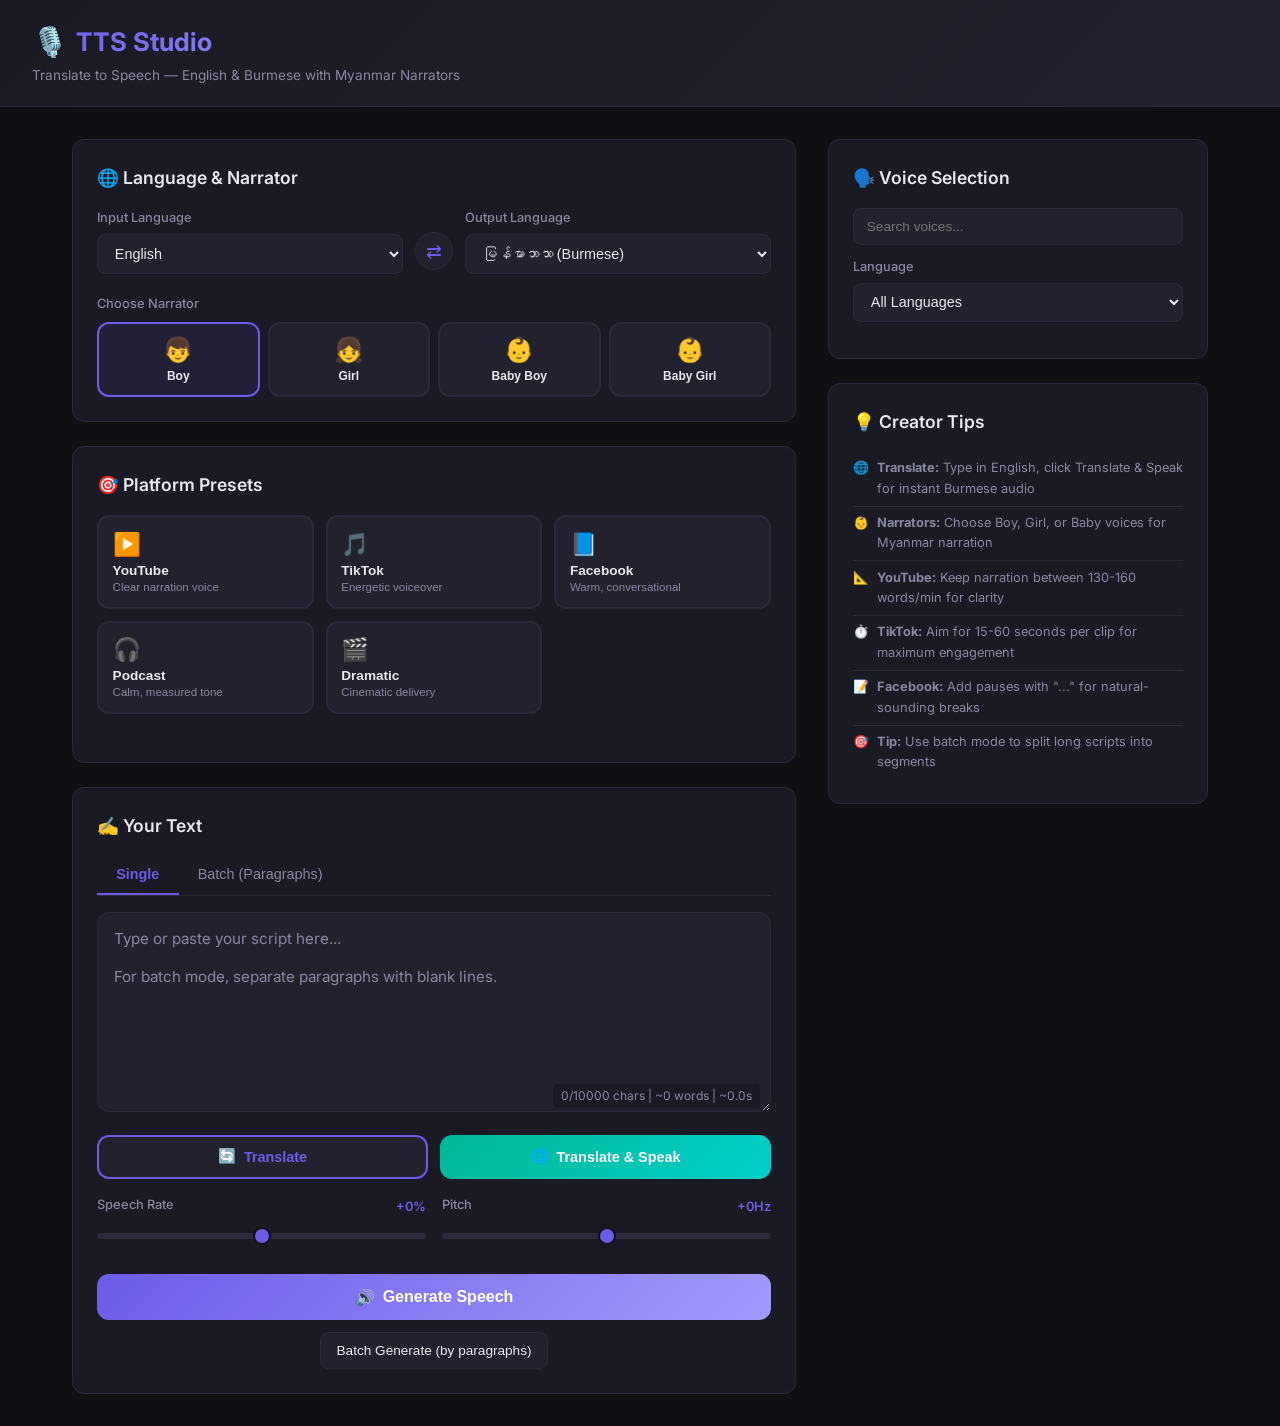
==== tts-studio.html @ 68f965d2 "feat: add standalone HTML file combining all assets Co-Authored-By: ukyishwe629 <ayemin624@gmail.com" ====
<!DOCTYPE html>
<html lang="en">
<head>
    <meta charset="UTF-8">
    <meta name="viewport" content="width=device-width, initial-scale=1.0">
    <title>TTS Studio — Translate to Speech</title>
    <link rel="preconnect" href="https://fonts.googleapis.com">
    <link href="https://fonts.googleapis.com/css2?family=Inter:wght@400;500;600;700&display=swap" rel="stylesheet">
    <style>
:root {
    --bg: #0f0f14;
    --surface: #1a1a24;
    --surface-2: #22222e;
    --border: #2a2a3a;
    --text: #e8e8f0;
    --text-muted: #8888a0;
    --primary: #6c5ce7;
    --primary-hover: #7d6ff0;
    --accent-yt: #ff0000;
    --accent-tt: #00f2ea;
    --accent-fb: #1877f2;
    --accent-pod: #1db954;
    --accent-drama: #e17055;
    --success: #00b894;
    --danger: #d63031;
    --radius: 12px;
    --shadow: 0 4px 24px rgba(0,0,0,0.3);
}

* { margin: 0; padding: 0; box-sizing: border-box; }

body {
    font-family: 'Inter', -apple-system, BlinkMacSystemFont, 'Segoe UI', sans-serif;
    background: var(--bg);
    color: var(--text);
    min-height: 100vh;
    line-height: 1.6;
}

.app-header {
    background: linear-gradient(135deg, var(--surface) 0%, var(--surface-2) 100%);
    border-bottom: 1px solid var(--border);
    padding: 1.2rem 2rem;
    display: flex;
    align-items: center;
    justify-content: space-between;
}

.app-header h1 {
    font-size: 1.6rem;
    font-weight: 700;
    background: linear-gradient(135deg, var(--primary), #a29bfe);
    -webkit-background-clip: text;
    -webkit-text-fill-color: transparent;
    display: flex;
    align-items: center;
    gap: 0.5rem;
}

.app-header h1 .icon { font-size: 1.8rem; -webkit-text-fill-color: initial; }

.app-header .subtitle {
    color: var(--text-muted);
    font-size: 0.85rem;
}

.main-container {
    max-width: 1200px;
    margin: 0 auto;
    padding: 2rem;
    display: grid;
    grid-template-columns: 1fr 380px;
    gap: 2rem;
}

.card {
    background: var(--surface);
    border: 1px solid var(--border);
    border-radius: var(--radius);
    padding: 1.5rem;
}

.card-title {
    font-size: 1.1rem;
    font-weight: 600;
    margin-bottom: 1rem;
    display: flex;
    align-items: center;
    gap: 0.5rem;
}

/* Language & Narrator Selection */
.lang-narrator-row {
    display: flex;
    align-items: flex-end;
    gap: 0.75rem;
    margin-bottom: 1.25rem;
}

.lang-group { flex: 1; }

.lang-group select {
    width: 100%;
    background: var(--surface-2);
    border: 1px solid var(--border);
    border-radius: 8px;
    padding: 0.6rem 0.8rem;
    color: var(--text);
    font-size: 0.9rem;
    cursor: pointer;
}

.swap-btn {
    background: var(--surface-2);
    border: 1px solid var(--border);
    border-radius: 50%;
    width: 38px;
    height: 38px;
    color: var(--primary);
    font-size: 1.2rem;
    cursor: pointer;
    transition: all 0.2s;
    display: flex;
    align-items: center;
    justify-content: center;
    flex-shrink: 0;
    margin-bottom: 0.2rem;
}

.swap-btn:hover {
    background: rgba(108, 92, 231, 0.15);
    border-color: var(--primary);
    transform: rotate(180deg);
}

.narrator-section { margin-top: 0.5rem; }

.narrator-grid {
    display: grid;
    grid-template-columns: repeat(4, 1fr);
    gap: 0.5rem;
    margin-top: 0.5rem;
}

.narrator-btn {
    background: var(--surface-2);
    border: 2px solid var(--border);
    border-radius: var(--radius);
    padding: 0.75rem 0.5rem;
    cursor: pointer;
    transition: all 0.2s ease;
    text-align: center;
    color: var(--text);
    display: flex;
    flex-direction: column;
    align-items: center;
    gap: 0.3rem;
}

.narrator-btn:hover { border-color: var(--primary); transform: translateY(-2px); }
.narrator-btn.active { border-color: var(--primary); background: rgba(108, 92, 231, 0.1); }

.narrator-icon { font-size: 1.5rem; }
.narrator-label { font-size: 0.75rem; font-weight: 600; line-height: 1.2; }

/* Translation Preview */
.translation-preview {
    background: var(--surface-2);
    border: 1px solid var(--border);
    border-radius: var(--radius);
    padding: 1rem;
    margin-bottom: 1rem;
}

.translation-header {
    display: flex;
    justify-content: space-between;
    align-items: center;
    margin-bottom: 0.5rem;
    font-size: 0.85rem;
    font-weight: 600;
    color: var(--primary);
}

.translated-text {
    font-size: 0.95rem;
    color: var(--text);
    line-height: 1.6;
    padding: 0.5rem;
    background: var(--surface);
    border-radius: 8px;
    min-height: 2rem;
}

.btn-small {
    padding: 0.3rem 0.6rem;
    background: var(--primary);
    color: white;
    border: none;
    border-radius: 6px;
    font-size: 0.75rem;
    font-weight: 600;
    cursor: pointer;
    transition: all 0.2s;
}

.btn-small:hover { filter: brightness(1.15); }

/* Action Row */
.action-row {
    display: grid;
    grid-template-columns: 1fr 1fr;
    gap: 0.75rem;
    margin-bottom: 1rem;
}

.btn-translate,
.btn-translate-speak {
    padding: 0.7rem;
    border: none;
    border-radius: var(--radius);
    font-size: 0.9rem;
    font-weight: 600;
    cursor: pointer;
    transition: all 0.2s;
    display: flex;
    align-items: center;
    justify-content: center;
    gap: 0.5rem;
}

.btn-translate {
    background: var(--surface-2);
    color: var(--primary);
    border: 2px solid var(--primary);
}

.btn-translate:hover { background: rgba(108, 92, 231, 0.1); }
.btn-translate:disabled { opacity: 0.5; cursor: not-allowed; }

.btn-translate-speak {
    background: linear-gradient(135deg, #00b894, #00cec9);
    color: white;
}

.btn-translate-speak:hover { transform: translateY(-1px); box-shadow: 0 4px 12px rgba(0, 184, 148, 0.4); }
.btn-translate-speak:disabled { opacity: 0.5; cursor: not-allowed; transform: none; }

/* Platform Presets */
.presets-grid {
    display: grid;
    grid-template-columns: repeat(auto-fill, minmax(180px, 1fr));
    gap: 0.75rem;
    margin-bottom: 1.5rem;
}

.preset-btn {
    background: var(--surface-2);
    border: 2px solid var(--border);
    border-radius: var(--radius);
    padding: 0.85rem;
    cursor: pointer;
    transition: all 0.2s ease;
    text-align: left;
    color: var(--text);
}

.preset-btn:hover { border-color: var(--primary); transform: translateY(-2px); }
.preset-btn.active { border-color: var(--primary); background: rgba(108, 92, 231, 0.1); }

.preset-btn .preset-icon { font-size: 1.4rem; margin-bottom: 0.3rem; }
.preset-btn .preset-label { font-weight: 600; font-size: 0.85rem; }
.preset-btn .preset-desc { font-size: 0.72rem; color: var(--text-muted); margin-top: 0.2rem; }

.preset-youtube .preset-icon { color: var(--accent-yt); }
.preset-tiktok .preset-icon { color: var(--accent-tt); }
.preset-facebook .preset-icon { color: var(--accent-fb); }
.preset-podcast .preset-icon { color: var(--accent-pod); }
.preset-dramatic .preset-icon { color: var(--accent-drama); }

/* Text Input Area */
.text-area-wrapper { position: relative; margin-bottom: 1rem; }

#textInput {
    width: 100%;
    min-height: 200px;
    background: var(--surface-2);
    border: 1px solid var(--border);
    border-radius: var(--radius);
    padding: 1rem;
    color: var(--text);
    font-size: 0.95rem;
    font-family: inherit;
    resize: vertical;
    transition: border-color 0.2s;
}

#textInput:focus { outline: none; border-color: var(--primary); }

#textInput::placeholder { color: var(--text-muted); }

.char-counter {
    position: absolute;
    bottom: 0.7rem;
    right: 0.7rem;
    font-size: 0.75rem;
    color: var(--text-muted);
    background: var(--surface);
    padding: 0.15rem 0.5rem;
    border-radius: 4px;
}

/* Controls */
.controls-row {
    display: grid;
    grid-template-columns: 1fr 1fr;
    gap: 1rem;
    margin-bottom: 1rem;
}

label {
    display: block;
    font-size: 0.8rem;
    color: var(--text-muted);
    margin-bottom: 0.35rem;
    font-weight: 500;
}

select, input[type="range"] {
    width: 100%;
    background: var(--surface-2);
    border: 1px solid var(--border);
    border-radius: 8px;
    padding: 0.6rem 0.8rem;
    color: var(--text);
    font-size: 0.9rem;
    cursor: pointer;
}

select:focus { outline: none; border-color: var(--primary); }

.range-group { margin-bottom: 0.75rem; }

.range-header {
    display: flex;
    justify-content: space-between;
    align-items: center;
}

.range-value {
    font-size: 0.8rem;
    color: var(--primary);
    font-weight: 600;
}

input[type="range"] {
    -webkit-appearance: none;
    height: 6px;
    border-radius: 3px;
    background: var(--border);
    padding: 0;
    border: none;
    margin-top: 0.3rem;
}

input[type="range"]::-webkit-slider-thumb {
    -webkit-appearance: none;
    width: 18px;
    height: 18px;
    border-radius: 50%;
    background: var(--primary);
    cursor: pointer;
    border: 2px solid var(--bg);
}

/* Buttons */
.btn-primary {
    width: 100%;
    padding: 0.85rem;
    background: linear-gradient(135deg, var(--primary), #a29bfe);
    color: white;
    border: none;
    border-radius: var(--radius);
    font-size: 1rem;
    font-weight: 600;
    cursor: pointer;
    transition: all 0.2s;
    display: flex;
    align-items: center;
    justify-content: center;
    gap: 0.5rem;
}

.btn-primary:hover { transform: translateY(-1px); box-shadow: 0 6px 20px rgba(108, 92, 231, 0.4); }
.btn-primary:disabled { opacity: 0.5; cursor: not-allowed; transform: none; }

.btn-secondary {
    padding: 0.6rem 1rem;
    background: var(--surface-2);
    color: var(--text);
    border: 1px solid var(--border);
    border-radius: 8px;
    font-size: 0.85rem;
    cursor: pointer;
    transition: all 0.2s;
}

.btn-secondary:hover { border-color: var(--primary); }

/* Audio Result */
.result-section {
    margin-top: 1.5rem;
    display: none;
}

.result-section.visible { display: block; }

.audio-player-wrapper {
    background: var(--surface-2);
    border-radius: var(--radius);
    padding: 1.25rem;
    margin-bottom: 1rem;
}

.audio-player-wrapper audio {
    width: 100%;
    margin-bottom: 0.75rem;
}

.audio-meta {
    display: flex;
    justify-content: space-between;
    font-size: 0.8rem;
    color: var(--text-muted);
}

.download-btn {
    width: 100%;
    padding: 0.75rem;
    background: var(--success);
    color: white;
    border: none;
    border-radius: var(--radius);
    font-size: 0.95rem;
    font-weight: 600;
    cursor: pointer;
    transition: all 0.2s;
    display: flex;
    align-items: center;
    justify-content: center;
    gap: 0.5rem;
}

.download-btn:hover { filter: brightness(1.1); transform: translateY(-1px); }

/* Batch Results */
.batch-results { margin-top: 1rem; }

.batch-item {
    background: var(--surface-2);
    border-radius: 8px;
    padding: 0.85rem;
    margin-bottom: 0.5rem;
    display: flex;
    align-items: center;
    justify-content: space-between;
    gap: 0.75rem;
}

.batch-item .batch-text {
    flex: 1;
    font-size: 0.8rem;
    color: var(--text-muted);
    overflow: hidden;
    text-overflow: ellipsis;
    white-space: nowrap;
}

.batch-item audio { width: 200px; height: 32px; }

.batch-item .btn-secondary { white-space: nowrap; }

/* Sidebar */
.sidebar { display: flex; flex-direction: column; gap: 1.5rem; }

.voice-search {
    width: 100%;
    background: var(--surface-2);
    border: 1px solid var(--border);
    border-radius: 8px;
    padding: 0.6rem 0.8rem;
    color: var(--text);
    font-size: 0.85rem;
    margin-bottom: 0.75rem;
}

.voice-search:focus { outline: none; border-color: var(--primary); }

#voiceSelect {
    max-height: 300px;
    overflow-y: auto;
}

.voice-option {
    padding: 0.6rem 0.75rem;
    border-radius: 8px;
    cursor: pointer;
    transition: background 0.15s;
    display: flex;
    justify-content: space-between;
    align-items: center;
    font-size: 0.85rem;
}

.voice-option:hover { background: var(--surface-2); }
.voice-option.selected { background: rgba(108, 92, 231, 0.15); border: 1px solid var(--primary); }

.voice-option .voice-name { font-weight: 500; }
.voice-option .voice-gender { font-size: 0.7rem; color: var(--text-muted); }

/* Tips Card */
.tips-list {
    list-style: none;
    font-size: 0.8rem;
    color: var(--text-muted);
}

.tips-list li {
    padding: 0.4rem 0;
    border-bottom: 1px solid var(--border);
    display: flex;
    align-items: flex-start;
    gap: 0.5rem;
}

.tips-list li:last-child { border-bottom: none; }
.tips-list .tip-icon { color: var(--primary); flex-shrink: 0; }

/* Loading Spinner */
.spinner {
    display: inline-block;
    width: 20px;
    height: 20px;
    border: 2px solid rgba(255,255,255,0.3);
    border-top: 2px solid white;
    border-radius: 50%;
    animation: spin 0.8s linear infinite;
}

@keyframes spin { to { transform: rotate(360deg); } }

/* Status Messages */
.status {
    padding: 0.75rem 1rem;
    border-radius: 8px;
    font-size: 0.85rem;
    margin-top: 0.75rem;
    display: none;
}

.status.error { display: block; background: rgba(214, 48, 49, 0.1); color: var(--danger); border: 1px solid var(--danger); }
.status.success { display: block; background: rgba(0, 184, 148, 0.1); color: var(--success); border: 1px solid var(--success); }

/* Tabs */
.tabs {
    display: flex;
    gap: 0;
    margin-bottom: 1rem;
    border-bottom: 1px solid var(--border);
}

.tab {
    padding: 0.65rem 1.2rem;
    background: none;
    border: none;
    color: var(--text-muted);
    font-size: 0.9rem;
    cursor: pointer;
    border-bottom: 2px solid transparent;
    transition: all 0.2s;
}

.tab:hover { color: var(--text); }
.tab.active { color: var(--primary); border-bottom-color: var(--primary); font-weight: 600; }

.tab-content { display: none; }
.tab-content.active { display: block; }

/* Responsive */
@media (max-width: 900px) {
    .main-container {
        grid-template-columns: 1fr;
        padding: 1rem;
    }
    .presets-grid {
        grid-template-columns: repeat(auto-fill, minmax(140px, 1fr));
    }
    .batch-item {
        flex-direction: column;
        align-items: stretch;
    }
    .batch-item audio { width: 100%; }
}

@media (max-width: 480px) {
    .controls-row { grid-template-columns: 1fr; }
    .presets-grid { grid-template-columns: 1fr 1fr; }
    .narrator-grid { grid-template-columns: repeat(2, 1fr); }
    .action-row { grid-template-columns: 1fr; }
    .lang-narrator-row { flex-direction: column; align-items: stretch; }
    .swap-btn { align-self: center; transform: rotate(90deg); }
    .swap-btn:hover { transform: rotate(270deg); }
}
    </style>
</head>
<body>

<header class="app-header">
    <div>
        <h1><span class="icon">🎙️</span> TTS Studio</h1>
        <p class="subtitle">Translate to Speech — English &amp; Burmese with Myanmar Narrators</p>
    </div>
</header>

<main class="main-container">
    <div class="content">
        <!-- Language & Narrator Selection -->
        <div class="card" style="margin-bottom: 1.5rem;">
            <div class="card-title">🌐 Language &amp; Narrator</div>
            <div class="lang-narrator-row">
                <div class="lang-group">
                    <label for="sourceLang">Input Language</label>
                    <select id="sourceLang">
                        <option value="en-US">English</option>
                        <option value="my-MM">မြန်မာဘာသာ (Burmese)</option>
                    </select>
                </div>
                <button class="swap-btn" id="swapLangBtn" title="Swap languages">⇄</button>
                <div class="lang-group">
                    <label for="targetLang">Output Language</label>
                    <select id="targetLang">
                        <option value="en-US">English</option>
                        <option value="my-MM" selected>မြန်မာဘာသာ (Burmese)</option>
                    </select>
                </div>
            </div>

            <div class="narrator-section">
                <label>Choose Narrator</label>
                <div class="narrator-grid" id="narratorGrid">
                    <button class="narrator-btn active" data-narrator="male">
                        <span class="narrator-icon">👦</span>
                        <span class="narrator-label">Boy</span>
                    </button>
                    <button class="narrator-btn" data-narrator="female">
                        <span class="narrator-icon">👧</span>
                        <span class="narrator-label">Girl</span>
                    </button>
                    <button class="narrator-btn" data-narrator="baby_boy">
                        <span class="narrator-icon">👶</span>
                        <span class="narrator-label">Baby Boy</span>
                    </button>
                    <button class="narrator-btn" data-narrator="baby_girl">
                        <span class="narrator-icon">👶</span>
                        <span class="narrator-label">Baby Girl</span>
                    </button>
                </div>
            </div>
        </div>

        <!-- Platform Presets -->
        <div class="card" style="margin-bottom: 1.5rem;">
            <div class="card-title">🎯 Platform Presets</div>
            <div class="presets-grid">
                <button class="preset-btn preset-youtube" data-preset="youtube">
                    <div class="preset-icon">▶️</div>
                    <div class="preset-label">YouTube</div>
                    <div class="preset-desc">Clear narration voice</div>
                </button>
                <button class="preset-btn preset-tiktok" data-preset="tiktok">
                    <div class="preset-icon">🎵</div>
                    <div class="preset-label">TikTok</div>
                    <div class="preset-desc">Energetic voiceover</div>
                </button>
                <button class="preset-btn preset-facebook" data-preset="facebook">
                    <div class="preset-icon">📘</div>
                    <div class="preset-label">Facebook</div>
                    <div class="preset-desc">Warm, conversational</div>
                </button>
                <button class="preset-btn preset-podcast" data-preset="podcast">
                    <div class="preset-icon">🎧</div>
                    <div class="preset-label">Podcast</div>
                    <div class="preset-desc">Calm, measured tone</div>
                </button>
                <button class="preset-btn preset-dramatic" data-preset="dramatic">
                    <div class="preset-icon">🎬</div>
                    <div class="preset-label">Dramatic</div>
                    <div class="preset-desc">Cinematic delivery</div>
                </button>
            </div>
        </div>

        <!-- Text Input -->
        <div class="card">
            <div class="card-title">✍️ Your Text</div>

            <div class="tabs">
                <button class="tab active" data-tab="singleTab">Single</button>
                <button class="tab" data-tab="batchTab">Batch (Paragraphs)</button>
            </div>

            <div id="singleTab" class="tab-content active">
                <div class="text-area-wrapper">
                    <textarea id="textInput" placeholder="Type or paste your script here...&#10;&#10;For batch mode, separate paragraphs with blank lines."></textarea>
                    <span class="char-counter" id="charCount">0/10000 chars | ~0 words | ~0.0s</span>
                </div>

                <!-- Translation Preview -->
                <div id="translationPreview" class="translation-preview" style="display:none;">
                    <div class="translation-header">
                        <span>🔄 Translation</span>
                        <button class="btn-small" id="useTranslationBtn">Use this text</button>
                    </div>
                    <div id="translatedText" class="translated-text"></div>
                </div>

                <div class="action-row">
                    <button class="btn-translate" id="translateBtn" onclick="translateText()">
                        <span>🔄</span> Translate
                    </button>
                    <button class="btn-translate-speak" id="translateSpeakBtn" onclick="translateAndSpeak()">
                        <span>🌐</span> Translate &amp; Speak
                    </button>
                </div>

                <!-- Controls -->
                <div class="controls-row">
                    <div class="range-group">
                        <div class="range-header">
                            <label for="rateSlider">Speech Rate</label>
                            <span class="range-value" id="rateValue">+0%</span>
                        </div>
                        <input type="range" id="rateSlider" min="-50" max="50" value="0">
                    </div>
                    <div class="range-group">
                        <div class="range-header">
                            <label for="pitchSlider">Pitch</label>
                            <span class="range-value" id="pitchValue">+0Hz</span>
                        </div>
                        <input type="range" id="pitchSlider" min="-20" max="20" value="0">
                    </div>
                </div>

                <button class="btn-primary" id="generateBtn" onclick="generateSpeech()">
                    <span>🔊</span> Generate Speech
                </button>

                <div style="text-align: center; margin-top: 0.75rem;">
                    <button class="btn-secondary" id="batchBtn" onclick="generateBatch()">
                        Batch Generate (by paragraphs)
                    </button>
                </div>

                <div id="statusMsg" class="status"></div>
            </div>

            <div id="batchTab" class="tab-content">
                <p style="color: var(--text-muted); font-size: 0.85rem; margin-bottom: 1rem;">
                    Enter your text in the Single tab above. Separate paragraphs with blank lines, 
                    then click "Batch Generate" to create individual audio files for each paragraph.
                </p>
            </div>

            <!-- Result Section -->
            <div id="resultSection" class="result-section">
                <div class="card-title">🎵 Generated Audio</div>
                <div class="audio-player-wrapper">
                    <audio id="audioPlayer" controls></audio>
                    <div class="audio-meta">
                        <span>Size: <span id="audioSize">-</span></span>
                        <span>Duration: <span id="audioDuration">-</span></span>
                    </div>
                </div>
                <button class="download-btn" id="downloadBtn">
                    <span>⬇️</span> Download MP3
                </button>

                <div id="batchResults" class="batch-results"></div>
            </div>
        </div>
    </div>

    <!-- Sidebar -->
    <div class="sidebar">
        <!-- Voice Selection -->
        <div class="card">
            <div class="card-title">🗣️ Voice Selection</div>
            <input type="text" class="voice-search" id="voiceSearch" placeholder="Search voices...">
            <div style="margin-bottom: 0.75rem;">
                <label for="langFilter">Language</label>
                <select id="langFilter">
                    <option value="">All Languages</option>
                </select>
            </div>
            <div id="voiceSelect"></div>
        </div>

        <!-- Creator Tips -->
        <div class="card">
            <div class="card-title">💡 Creator Tips</div>
            <ul class="tips-list">
                <li>
                    <span class="tip-icon">🌐</span>
                    <span><strong>Translate:</strong> Type in English, click Translate &amp; Speak for instant Burmese audio</span>
                </li>
                <li>
                    <span class="tip-icon">👶</span>
                    <span><strong>Narrators:</strong> Choose Boy, Girl, or Baby voices for Myanmar narration</span>
                </li>
                <li>
                    <span class="tip-icon">📐</span>
                    <span><strong>YouTube:</strong> Keep narration between 130-160 words/min for clarity</span>
                </li>
                <li>
                    <span class="tip-icon">⏱️</span>
                    <span><strong>TikTok:</strong> Aim for 15-60 seconds per clip for maximum engagement</span>
                </li>
                <li>
                    <span class="tip-icon">📝</span>
                    <span><strong>Facebook:</strong> Add pauses with "..." for natural-sounding breaks</span>
                </li>
                <li>
                    <span class="tip-icon">🎯</span>
                    <span><strong>Tip:</strong> Use batch mode to split long scripts into segments</span>
                </li>
            </ul>
        </div>
    </div>
</main>

<script>
const API = '';
let allVoices = {};
let selectedVoice = 'en-US-GuyNeural';
let selectedPreset = null;
let selectedNarrator = 'male';
let narratorData = {};

document.addEventListener('DOMContentLoaded', () => {
    loadVoices();
    loadNarrators();
    setupEventListeners();
    updateCharCount();
});

async function loadVoices() {
    try {
        const res = await fetch(`${API}/api/voices`);
        const data = await res.json();
        allVoices = data.voices;
        renderVoiceList();
    } catch (e) {
        console.error('Failed to load voices:', e);
    }
}

async function loadNarrators() {
    try {
        const res = await fetch(`${API}/api/narrators`);
        narratorData = await res.json();
        updateNarratorLabels();
    } catch (e) {
        console.error('Failed to load narrators:', e);
    }
}

function updateNarratorLabels() {
    const targetLang = document.getElementById('targetLang').value;
    const narrators = narratorData.narrators && narratorData.narrators[targetLang];
    if (!narrators) return;

    document.querySelectorAll('.narrator-btn').forEach(btn => {
        const key = btn.dataset.narrator;
        const config = narrators[key];
        if (config) {
            const labelEl = btn.querySelector('.narrator-label');
            if (targetLang === 'my-MM') {
                const enLabels = {male: 'Boy', female: 'Girl', baby_boy: 'Baby Boy', baby_girl: 'Baby Girl'};
                labelEl.textContent = `${enLabels[key]} (${config.label})`;
            } else {
                labelEl.textContent = config.label;
            }
        }
    });
}

function renderVoiceList(filter = '') {
    const container = document.getElementById('voiceSelect');
    container.innerHTML = '';
    const filterLower = filter.toLowerCase();

    const langSelect = document.getElementById('langFilter');
    const selectedLang = langSelect ? langSelect.value : '';

    const languages = Object.keys(allVoices).sort();

    if (langSelect && langSelect.options.length <= 1) {
        languages.forEach(lang => {
            const opt = document.createElement('option');
            opt.value = lang;
            opt.textContent = lang;
            langSelect.appendChild(opt);
        });
    }

    const filteredLangs = selectedLang ? [selectedLang] : languages;

    filteredLangs.forEach(lang => {
        const voices = allVoices[lang] || [];
        voices.forEach(v => {
            if (filterLower && !v.name.toLowerCase().includes(filterLower) && !v.id.toLowerCase().includes(filterLower)) return;

            const div = document.createElement('div');
            div.className = `voice-option ${v.id === selectedVoice ? 'selected' : ''}`;
            div.innerHTML = `
                <span class="voice-name">${v.name}</span>
                <span class="voice-gender">${v.gender}</span>
            `;
            div.onclick = () => selectVoice(v.id, div);
            container.appendChild(div);
        });
    });
}

function selectVoice(voiceId, element) {
    selectedVoice = voiceId;
    document.querySelectorAll('.voice-option').forEach(el => el.classList.remove('selected'));
    element.classList.add('selected');
    if (selectedPreset) {
        clearPreset();
    }
}

function clearPreset() {
    selectedPreset = null;
    document.querySelectorAll('.preset-btn').forEach(btn => btn.classList.remove('active'));
}

function setupEventListeners() {
    document.getElementById('textInput').addEventListener('input', updateCharCount);

    document.getElementById('voiceSearch').addEventListener('input', (e) => {
        renderVoiceList(e.target.value);
    });

    document.getElementById('langFilter').addEventListener('change', () => {
        renderVoiceList(document.getElementById('voiceSearch').value);
    });

    document.getElementById('rateSlider').addEventListener('input', (e) => {
        const val = parseInt(e.target.value);
        document.getElementById('rateValue').textContent = `${val >= 0 ? '+' : ''}${val}%`;
    });

    document.getElementById('pitchSlider').addEventListener('input', (e) => {
        const val = parseInt(e.target.value);
        document.getElementById('pitchValue').textContent = `${val >= 0 ? '+' : ''}${val}Hz`;
    });

    document.querySelectorAll('.preset-btn').forEach(btn => {
        btn.addEventListener('click', () => {
            const preset = btn.dataset.preset;
            selectedPreset = preset;
            document.querySelectorAll('.preset-btn').forEach(b => b.classList.remove('active'));
            btn.classList.add('active');
        });
    });

    document.querySelectorAll('.narrator-btn').forEach(btn => {
        btn.addEventListener('click', () => {
            selectedNarrator = btn.dataset.narrator;
            document.querySelectorAll('.narrator-btn').forEach(b => b.classList.remove('active'));
            btn.classList.add('active');
        });
    });

    document.getElementById('swapLangBtn').addEventListener('click', () => {
        const src = document.getElementById('sourceLang');
        const tgt = document.getElementById('targetLang');
        const tmp = src.value;
        src.value = tgt.value;
        tgt.value = tmp;
        updateNarratorLabels();
    });

    document.getElementById('targetLang').addEventListener('change', updateNarratorLabels);

    document.getElementById('useTranslationBtn').addEventListener('click', () => {
        const translated = document.getElementById('translatedText').textContent;
        if (translated) {
            document.getElementById('textInput').value = translated;
            updateCharCount();
            const src = document.getElementById('sourceLang');
            const tgt = document.getElementById('targetLang');
            const tmp = src.value;
            src.value = tgt.value;
            tgt.value = tmp;
            updateNarratorLabels();
            document.getElementById('translationPreview').style.display = 'none';
        }
    });

    document.querySelectorAll('.tab').forEach(tab => {
        tab.addEventListener('click', () => {
            const target = tab.dataset.tab;
            document.querySelectorAll('.tab').forEach(t => t.classList.remove('active'));
            document.querySelectorAll('.tab-content').forEach(c => c.classList.remove('active'));
            tab.classList.add('active');
            document.getElementById(target).classList.add('active');
        });
    });
}

function updateCharCount() {
    const text = document.getElementById('textInput').value;
    const chars = text.length;
    const words = text.trim() ? text.trim().split(/\s+/).length : 0;
    const estDuration = (words / 2.5).toFixed(1);
    document.getElementById('charCount').textContent = `${chars}/10000 chars | ~${words} words | ~${estDuration}s`;
}

async function translateText() {
    const text = document.getElementById('textInput').value.trim();
    if (!text) {
        showStatus('Please enter some text first.', 'error');
        return;
    }

    const btn = document.getElementById('translateBtn');
    btn.disabled = true;
    btn.innerHTML = '<span class="spinner"></span> Translating...';
    hideStatus();

    const sourceLang = document.getElementById('sourceLang').value;
    const targetLang = document.getElementById('targetLang').value;

    try {
        const res = await fetch(`${API}/api/translate`, {
            method: 'POST',
            headers: { 'Content-Type': 'application/json' },
            body: JSON.stringify({
                text: text,
                source_lang: sourceLang,
                target_lang: targetLang,
            }),
        });

        if (!res.ok) {
            const err = await res.json();
            throw new Error(err.detail || 'Translation failed');
        }

        const data = await res.json();
        document.getElementById('translatedText').textContent = data.translated_text;
        document.getElementById('translationPreview').style.display = 'block';
        showStatus('Translation complete!', 'success');
    } catch (e) {
        showStatus(`Error: ${e.message}`, 'error');
    } finally {
        btn.disabled = false;
        btn.innerHTML = '<span>🔄</span> Translate';
    }
}

async function translateAndSpeak() {
    const text = document.getElementById('textInput').value.trim();
    if (!text) {
        showStatus('Please enter some text first.', 'error');
        return;
    }

    const btn = document.getElementById('translateSpeakBtn');
    btn.disabled = true;
    btn.innerHTML = '<span class="spinner"></span> Translating & Generating...';
    hideStatus();

    const sourceLang = document.getElementById('sourceLang').value;
    const targetLang = document.getElementById('targetLang').value;

    try {
        const transRes = await fetch(`${API}/api/translate`, {
            method: 'POST',
            headers: { 'Content-Type': 'application/json' },
            body: JSON.stringify({
                text: text,
                source_lang: sourceLang,
                target_lang: targetLang,
            }),
        });

        if (!transRes.ok) {
            const err = await transRes.json();
            throw new Error(err.detail || 'Translation failed');
        }

        const transData = await transRes.json();
        document.getElementById('translatedText').textContent = transData.translated_text;
        document.getElementById('translationPreview').style.display = 'block';

        const rate = `${parseInt(document.getElementById('rateSlider').value) >= 0 ? '+' : ''}${document.getElementById('rateSlider').value}%`;
        const pitch = `${parseInt(document.getElementById('pitchSlider').value) >= 0 ? '+' : ''}${document.getElementById('pitchSlider').value}Hz`;

        const synthRes = await fetch(`${API}/api/synthesize`, {
            method: 'POST',
            headers: { 'Content-Type': 'application/json' },
            body: JSON.stringify({
                text: transData.translated_text,
                voice: selectedVoice,
                rate: rate,
                pitch: pitch,
                language: targetLang,
                narrator: selectedNarrator,
            }),
        });

        if (!synthRes.ok) {
            const err = await synthRes.json();
            throw new Error(err.detail || 'Speech generation failed');
        }

        const synthData = await synthRes.json();
        showResult(synthData);
        showStatus(`Translated and generated speech with ${synthData.voice_used}!`, 'success');
    } catch (e) {
        showStatus(`Error: ${e.message}`, 'error');
    } finally {
        btn.disabled = false;
        btn.innerHTML = '<span>🌐</span> Translate & Speak';
    }
}

async function generateSpeech() {
    const text = document.getElementById('textInput').value.trim();
    if (!text) {
        showStatus('Please enter some text first.', 'error');
        return;
    }

    const btn = document.getElementById('generateBtn');
    btn.disabled = true;
    btn.innerHTML = '<span class="spinner"></span> Generating...';
    hideStatus();

    const rate = `${parseInt(document.getElementById('rateSlider').value) >= 0 ? '+' : ''}${document.getElementById('rateSlider').value}%`;
    const pitch = `${parseInt(document.getElementById('pitchSlider').value) >= 0 ? '+' : ''}${document.getElementById('pitchSlider').value}Hz`;

    const targetLang = document.getElementById('targetLang').value;

    const body = {
        text: text,
        voice: selectedVoice,
        rate: rate,
        pitch: pitch,
        language: targetLang,
        narrator: selectedNarrator,
    };

    if (selectedPreset) {
        body.platform = selectedPreset;
    }

    try {
        const res = await fetch(`${API}/api/synthesize`, {
            method: 'POST',
            headers: { 'Content-Type': 'application/json' },
            body: JSON.stringify(body),
        });

        if (!res.ok) {
            const err = await res.json();
            throw new Error(err.detail || 'Generation failed');
        }

        const data = await res.json();
        showResult(data);
        const voiceInfo = data.voice_used !== selectedVoice && !selectedPreset
            ? ` (auto-detected voice: ${data.voice_used})`
            : data.voice_used !== body.voice
            ? ` (auto-switched to ${data.voice_used} for your text's language)`
            : '';
        showStatus(`Audio generated successfully!${voiceInfo}`, 'success');
    } catch (e) {
        showStatus(`Error: ${e.message}`, 'error');
    } finally {
        btn.disabled = false;
        btn.innerHTML = '<span>🔊</span> Generate Speech';
    }
}

async function generateBatch() {
    const text = document.getElementById('textInput').value.trim();
    if (!text) {
        showStatus('Please enter some text first.', 'error');
        return;
    }

    const paragraphs = text.split(/\n\s*\n/).filter(p => p.trim());
    if (paragraphs.length < 2) {
        showStatus('Batch mode requires multiple paragraphs (separated by blank lines).', 'error');
        return;
    }

    const btn = document.getElementById('batchBtn');
    btn.disabled = true;
    btn.textContent = 'Processing...';
    hideStatus();

    const rate = `${parseInt(document.getElementById('rateSlider').value) >= 0 ? '+' : ''}${document.getElementById('rateSlider').value}%`;
    const pitch = `${parseInt(document.getElementById('pitchSlider').value) >= 0 ? '+' : ''}${document.getElementById('pitchSlider').value}Hz`;
    const targetLang = document.getElementById('targetLang').value;

    try {
        const res = await fetch(`${API}/api/batch`, {
            method: 'POST',
            headers: { 'Content-Type': 'application/json' },
            body: JSON.stringify({
                texts: paragraphs,
                voice: selectedVoice,
                rate: rate,
                pitch: pitch,
                language: targetLang,
                narrator: selectedNarrator,
            }),
        });

        if (!res.ok) throw new Error('Batch generation failed');

        const data = await res.json();
        showBatchResults(data.results);
        showStatus(`Generated ${data.results.length} audio segments!`, 'success');
    } catch (e) {
        showStatus(`Error: ${e.message}`, 'error');
    } finally {
        btn.disabled = false;
        btn.textContent = 'Batch Generate (by paragraphs)';
    }
}

function showResult(data) {
    const section = document.getElementById('resultSection');
    section.classList.add('visible');

    const audio = document.getElementById('audioPlayer');
    audio.src = `${API}${data.download_url}`;

    document.getElementById('audioSize').textContent = formatBytes(data.size_bytes);
    document.getElementById('audioDuration').textContent = `~${data.estimated_duration_seconds}s`;

    const dlBtn = document.getElementById('downloadBtn');
    dlBtn.onclick = () => {
        const a = document.createElement('a');
        a.href = `${API}${data.download_url}`;
        a.download = `tts-audio-${data.file_id.slice(0, 8)}.mp3`;
        a.click();
    };
}

function showBatchResults(results) {
    const section = document.getElementById('resultSection');
    section.classList.add('visible');

    const container = document.getElementById('batchResults');
    container.innerHTML = '';

    results.forEach(r => {
        if (r.error) {
            const div = document.createElement('div');
            div.className = 'batch-item';
            div.innerHTML = `<span class="batch-text" style="color:var(--danger)">${r.error}</span>`;
            container.appendChild(div);
            return;
        }

        const div = document.createElement('div');
        div.className = 'batch-item';
        div.innerHTML = `
            <span class="batch-text">${r.text_preview}</span>
            <audio controls src="${API}${r.download_url}" preload="none"></audio>
            <button class="btn-secondary" onclick="downloadFile('${API}${r.download_url}', 'segment-${r.index + 1}.mp3')">Download</button>
        `;
        container.appendChild(div);
    });
}

function downloadFile(url, filename) {
    const a = document.createElement('a');
    a.href = url;
    a.download = filename;
    a.click();
}

function formatBytes(bytes) {
    if (bytes < 1024) return bytes + ' B';
    if (bytes < 1048576) return (bytes / 1024).toFixed(1) + ' KB';
    return (bytes / 1048576).toFixed(1) + ' MB';
}

function showStatus(msg, type) {
    const el = document.getElementById('statusMsg');
    el.textContent = msg;
    el.className = `status ${type}`;
}

function hideStatus() {
    document.getElementById('statusMsg').className = 'status';
}
</script>
</body>
</html>
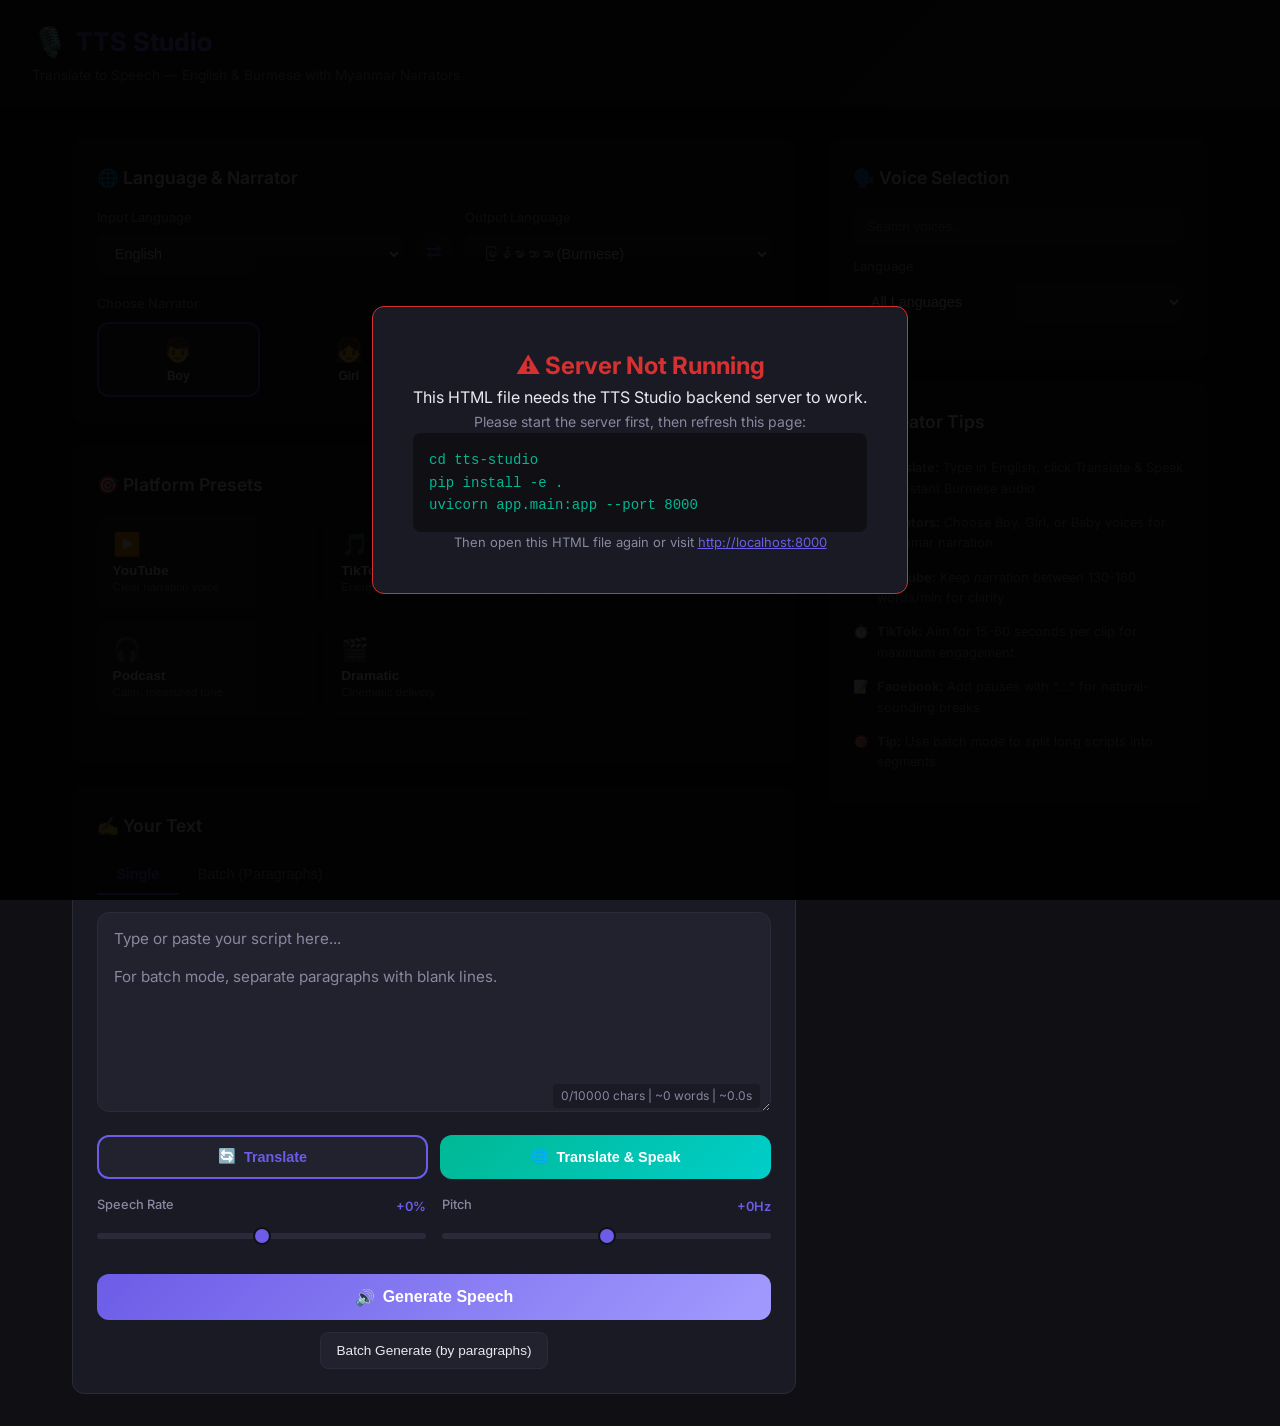
==== commit f1f85633: "feat: add server connectivity check and helpful error message to standalone HTML Co-Authored-By: uky" ====
--- a/tts-studio.html
+++ b/tts-studio.html
@@ -838,8 +838,19 @@
     </div>
 </main>
 
+<div id="server-error" style="display:none;position:fixed;top:0;left:0;right:0;bottom:0;background:rgba(0,0,0,0.92);z-index:9999;display:none;align-items:center;justify-content:center;padding:20px;">
+    <div style="background:#1a1a24;border:1px solid #d63031;border-radius:12px;padding:40px;max-width:600px;text-align:center;color:#e8e8f0;font-family:Inter,sans-serif;">
+        <h2 style="color:#d63031;margin-top:0;">⚠️ Server Not Running</h2>
+        <p style="font-size:16px;line-height:1.6;">This HTML file needs the TTS Studio backend server to work.</p>
+        <p style="font-size:14px;color:#8888a0;">Please start the server first, then refresh this page:</p>
+        <pre style="background:#0f0f14;padding:16px;border-radius:8px;color:#00b894;font-size:14px;text-align:left;overflow-x:auto;">cd tts-studio
+pip install -e .
+uvicorn app.main:app --port 8000</pre>
+        <p style="font-size:13px;color:#8888a0;margin-bottom:0;">Then open this HTML file again or visit <a href="http://localhost:8000" style="color:#6c5ce7;">http://localhost:8000</a></p>
+    </div>
+</div>
 <script>
-const API = '';
+const API = 'http://localhost:8000';
 let allVoices = {};
 let selectedVoice = 'en-US-GuyNeural';
 let selectedPreset = null;
@@ -847,11 +858,21 @@
 let narratorData = {};
 
 document.addEventListener('DOMContentLoaded', () => {
+    checkServerConnection();
     loadVoices();
     loadNarrators();
     setupEventListeners();
     updateCharCount();
 });
+
+async function checkServerConnection() {
+    try {
+        const resp = await fetch(`${API}/api/voices`, {signal: AbortSignal.timeout(3000)});
+        if (!resp.ok) throw new Error('not ok');
+    } catch(e) {
+        document.getElementById('server-error').style.display = 'flex';
+    }
+}
 
 async function loadVoices() {
     try {
